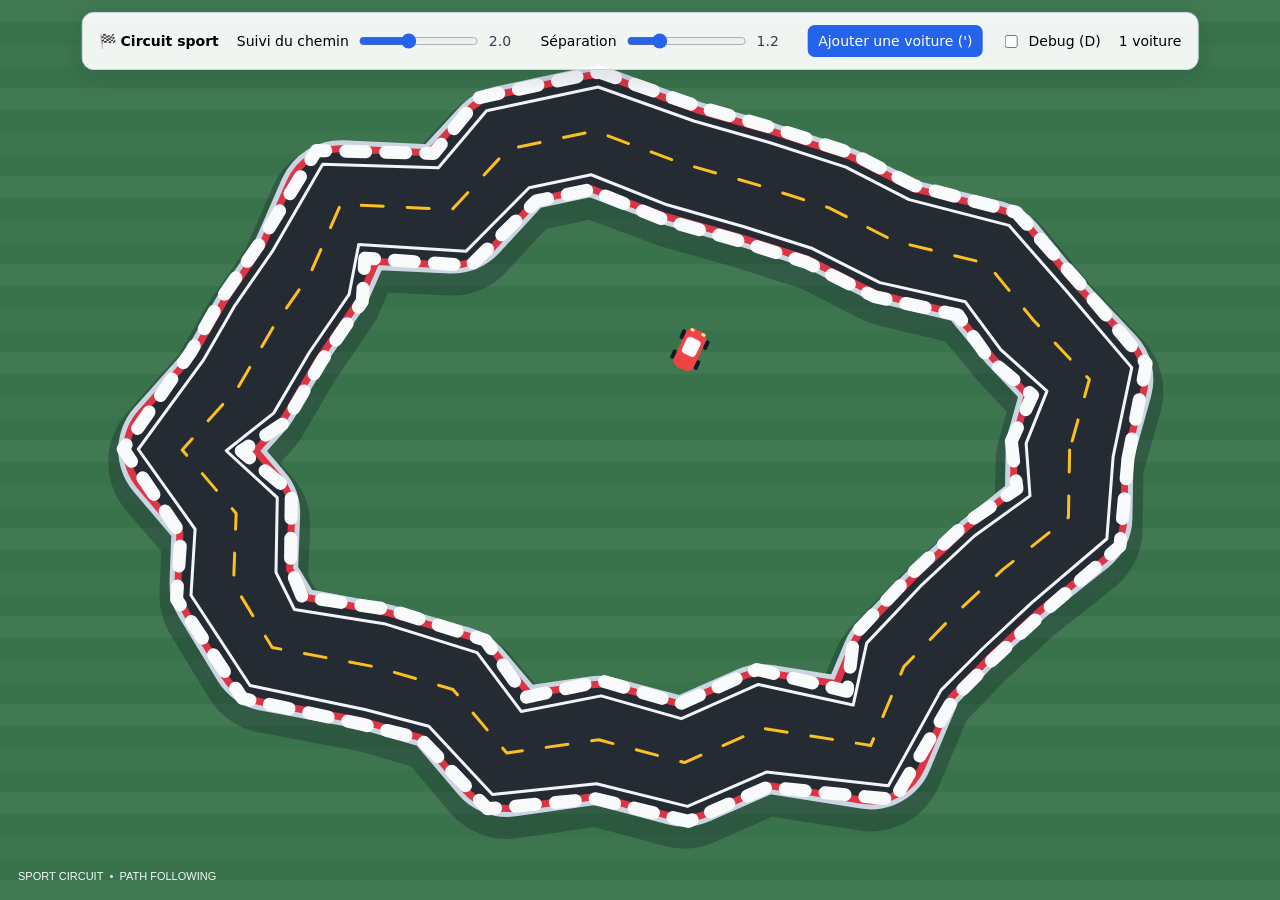
==== 5-3-PathFollowingComplex/index.html @ 261ca9ae "Modification sur le projet 5_3" ====
<!DOCTYPE html>
<html lang="fr">
  <head>
    <meta charset="utf-8" />
    <meta name="viewport" content="width=device-width, initial-scale=1.0">

    <title>Path Following Complex — voitures sport</title>

    <link rel="stylesheet" type="text/css" href="style.css">

    <script src="libraries/p5.min.js"></script>
    <script src="libraries/p5.sound.min.js"></script>
    <script src="path.js"></script>
    <script src="vehicle.js"></script>
    <script src="SportCar.js"></script>
    <script src="sketch.js"></script>
  </head>
  <body>
    <header class="controls">
      <strong>🏁 Circuit sport</strong>
      <label>Suivi du chemin <input id="follow-weight" type="range" min="0" max="5" step="0.1" value="2"><output id="follow-value">2.0</output></label>
      <label>Séparation <input id="separate-weight" type="range" min="0" max="5" step="0.1" value="1.2"><output id="separate-value">1.2</output></label>
      <button id="add-car" type="button">Ajouter une voiture (')</button>
      <label><input id="toggle-debug" type="checkbox"> Debug (D)</label>
      <span id="car-count">1 voiture</span>
    </header>
    <main id="scene"></main>
  </body>
</html>
---- 5-3-PathFollowingComplex/style.css ----
* { box-sizing: border-box; }
html, body { margin: 0; padding: 0; width: 100%; height: 100%; overflow: hidden; font: 14px system-ui, sans-serif; }
body { background: #e8edf3; }
canvas { display: block; }
.controls { position: fixed; z-index: 2; top: 12px; left: 50%; transform: translateX(-50%); display: flex; align-items: center; gap: 18px; padding: 12px 16px; border: 1px solid #cbd5e1; border-radius: 12px; background: #ffffffed; box-shadow: 0 8px 24px #0f172a22; white-space: nowrap; }
.controls label { display: flex; align-items: center; gap: 8px; }
.controls input[type="range"] { width: 120px; accent-color: #2563eb; }
.controls output { min-width: 2.4em; color: #334155; font-variant-numeric: tabular-nums; }
.controls button { border: 0; border-radius: 7px; padding: 8px 10px; color: white; background: #2563eb; font: inherit; cursor: pointer; }
.controls button:hover { background: #1d4ed8; }
@media (max-width: 850px) { .controls { left: 8px; right: 8px; top: 8px; transform: none; flex-wrap: wrap; justify-content: center; gap: 8px 14px; white-space: normal; } }
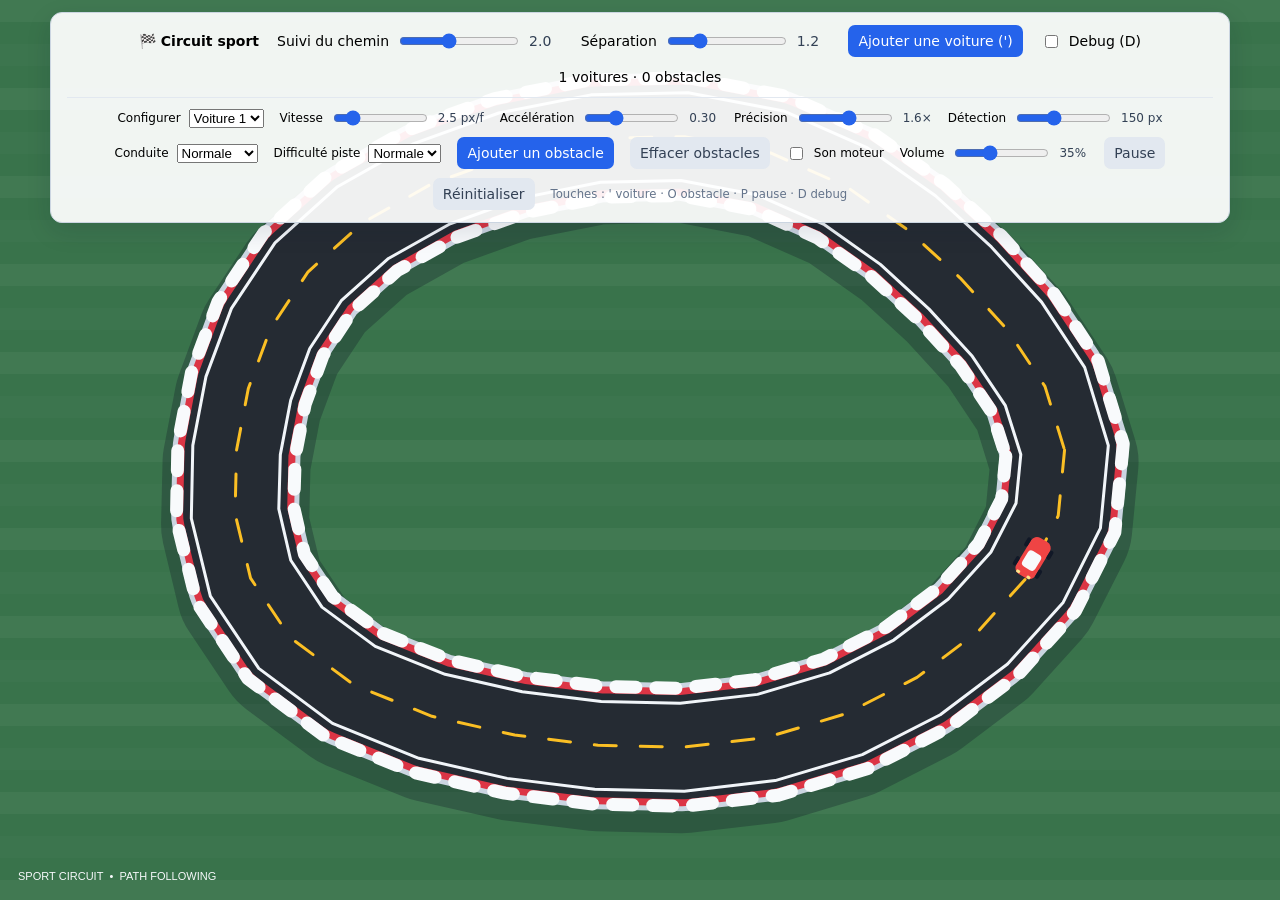
==== commit 26323cfc: "Sauvegarde des modifications Boids et PathFollowing" ====
--- a/5-3-PathFollowingComplex/index.html
+++ b/5-3-PathFollowingComplex/index.html
@@ -13,6 +13,8 @@
     <script src="path.js"></script>
     <script src="vehicle.js"></script>
     <script src="SportCar.js"></script>
+    <script src="Obstacle.js"></script>
+    <script src="raceAudio.js"></script>
     <script src="sketch.js"></script>
   </head>
   <body>
@@ -23,6 +25,28 @@
       <button id="add-car" type="button">Ajouter une voiture (')</button>
       <label><input id="toggle-debug" type="checkbox"> Debug (D)</label>
       <span id="car-count">1 voiture</span>
+      <section class="advanced-controls" aria-label="Réglages de course">
+        <label>Configurer
+          <select id="car-select"><option value="">Voiture 1</option></select>
+        </label>
+        <label>Vitesse <input id="car-speed" type="range" min="1.5" max="8" step="0.1" value="4.5"><output id="car-speed-value">4.5 px/f</output></label>
+        <label>Accélération <input id="car-acceleration" type="range" min="0.08" max="0.8" step="0.02" value="0.3"><output id="car-acceleration-value">0.30</output></label>
+        <label>Précision <input id="car-precision" type="range" min="0.5" max="2.5" step="0.1" value="1.6"><output id="car-precision-value">1.6×</output></label>
+        <label>Détection <input id="car-detection" type="range" min="60" max="300" step="10" value="150"><output id="car-detection-value">150 px</output></label>
+        <label>Conduite
+          <select id="driving-style"><option value="prudent">Prudente</option><option value="normal" selected>Normale</option><option value="agressif">Agressive</option></select>
+        </label>
+        <label>Difficulté piste
+          <select id="circuit-difficulty"><option value="facile">Facile</option><option value="normal" selected>Normale</option><option value="difficile">Difficile</option></select>
+        </label>
+        <button id="obstacle-mode" type="button">Ajouter un obstacle</button>
+        <button id="clear-obstacles" type="button" class="secondary">Effacer obstacles</button>
+        <label class="sound-control"><input id="sound-enabled" type="checkbox"> Son moteur</label>
+        <label>Volume <input id="sound-volume" type="range" min="0" max="1" step="0.05" value="0.35"><output id="sound-volume-value">35%</output></label>
+        <button id="pause-button" type="button" class="secondary">Pause</button>
+        <button id="reset-button" type="button" class="secondary">Réinitialiser</button>
+        <small>Touches : ' voiture · O obstacle · P pause · D debug</small>
+      </section>
     </header>
     <main id="scene"></main>
   </body>
--- a/5-3-PathFollowingComplex/style.css
+++ b/5-3-PathFollowingComplex/style.css
@@ -2,10 +2,18 @@
 html, body { margin: 0; padding: 0; width: 100%; height: 100%; overflow: hidden; font: 14px system-ui, sans-serif; }
 body { background: #e8edf3; }
 canvas { display: block; }
-.controls { position: fixed; z-index: 2; top: 12px; left: 50%; transform: translateX(-50%); display: flex; align-items: center; gap: 18px; padding: 12px 16px; border: 1px solid #cbd5e1; border-radius: 12px; background: #ffffffed; box-shadow: 0 8px 24px #0f172a22; white-space: nowrap; }
+.controls { position: fixed; z-index: 2; top: 12px; left: 50%; transform: translateX(-50%); display: flex; align-items: center; justify-content: center; flex-wrap: wrap; gap: 12px 18px; width: min(1180px, calc(100% - 24px)); max-height: 42vh; overflow-y: auto; padding: 12px 16px; border: 1px solid #cbd5e1; border-radius: 12px; background: #ffffffed; box-shadow: 0 8px 24px #0f172a22; white-space: nowrap; }
 .controls label { display: flex; align-items: center; gap: 8px; }
 .controls input[type="range"] { width: 120px; accent-color: #2563eb; }
 .controls output { min-width: 2.4em; color: #334155; font-variant-numeric: tabular-nums; }
 .controls button { border: 0; border-radius: 7px; padding: 8px 10px; color: white; background: #2563eb; font: inherit; cursor: pointer; }
 .controls button:hover { background: #1d4ed8; }
-@media (max-width: 850px) { .controls { left: 8px; right: 8px; top: 8px; transform: none; flex-wrap: wrap; justify-content: center; gap: 8px 14px; white-space: normal; } }
+.advanced-controls { width: 100%; display: flex; flex-wrap: wrap; align-items: center; justify-content: center; gap: 9px 16px; border-top: 1px solid #e2e8f0; padding-top: 10px; }
+.advanced-controls label { font-size: 12px; }
+.advanced-controls input[type="range"] { width: 95px; }
+.advanced-controls select { max-width: 125px; }
+.advanced-controls small { color: #64748b; }
+.controls button.active { background: #dc2626; }
+.controls button.secondary { color: #334155; background: #e2e8f0; }
+.controls button.secondary:hover { background: #cbd5e1; }
+@media (max-width: 850px) { .controls { left: 8px; right: 8px; top: 8px; transform: none; width: auto; max-height: 48vh; flex-wrap: wrap; justify-content: center; gap: 8px 14px; white-space: normal; } }
